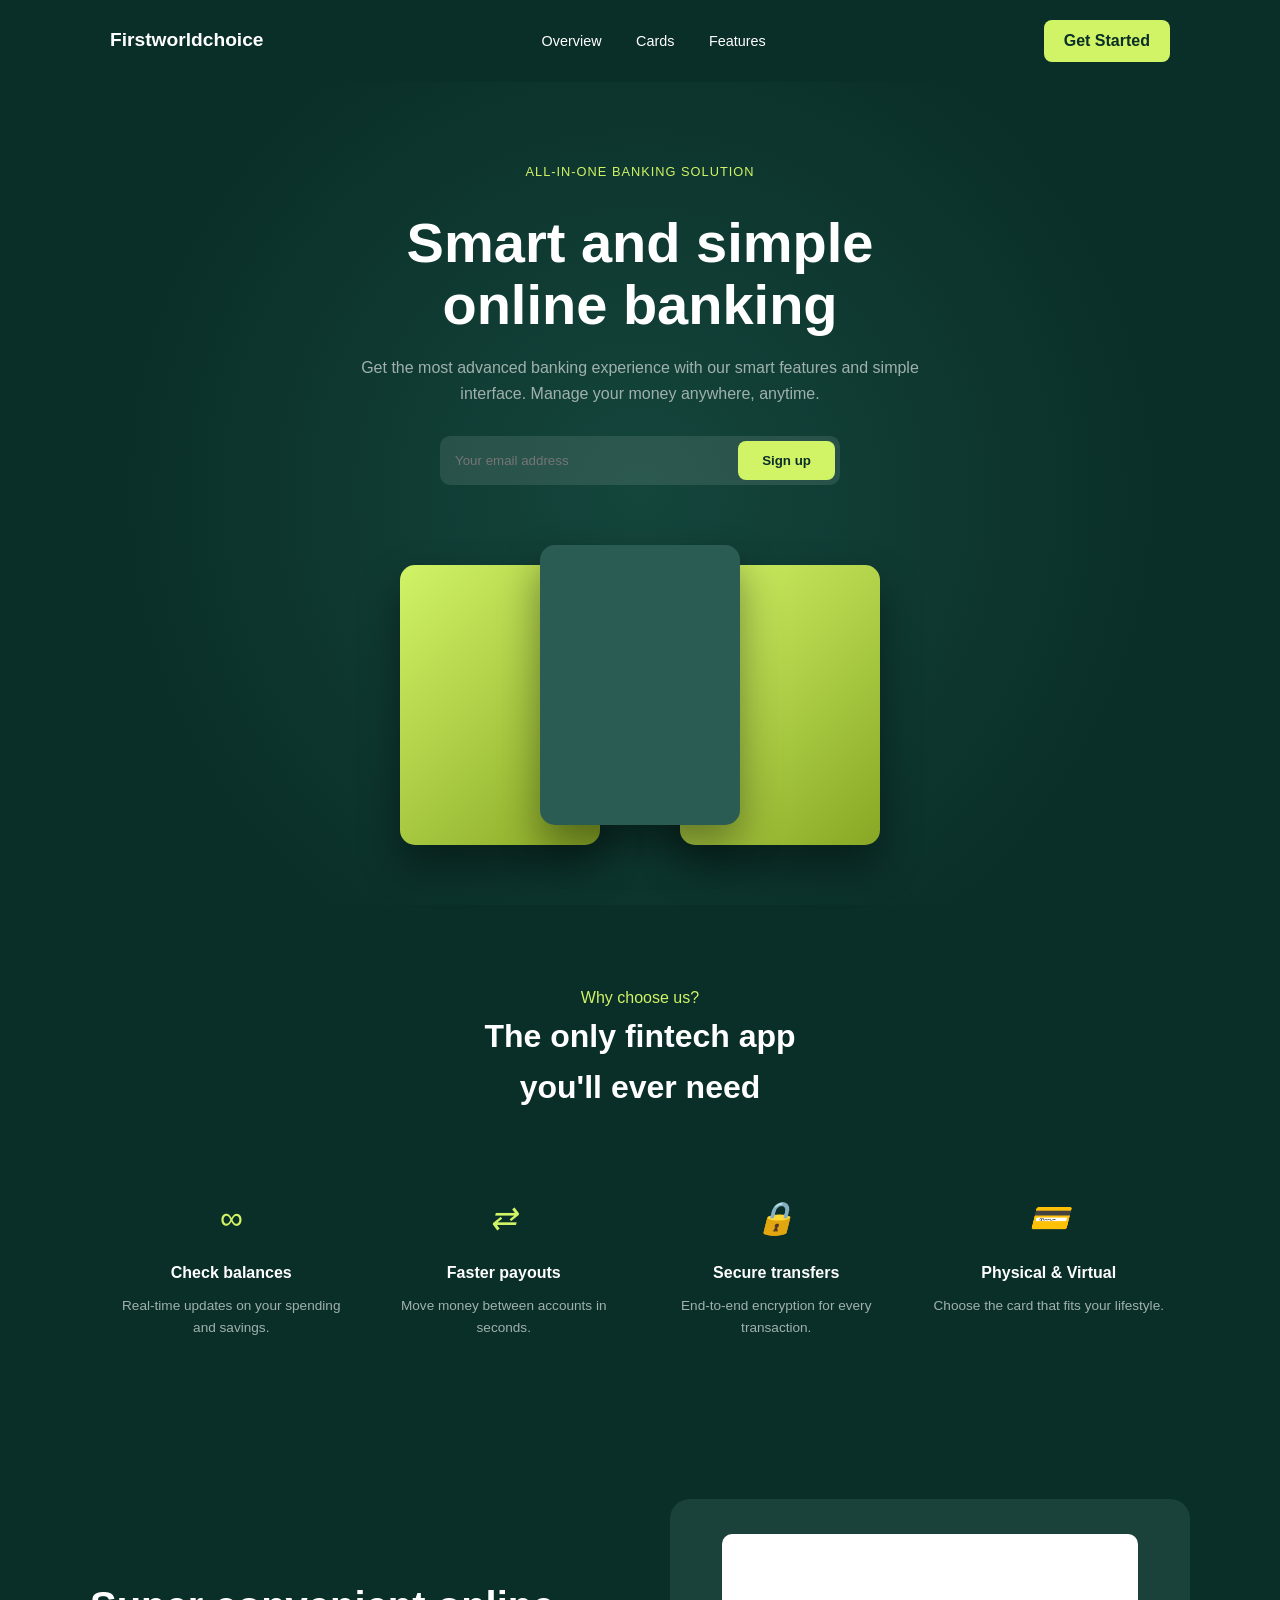
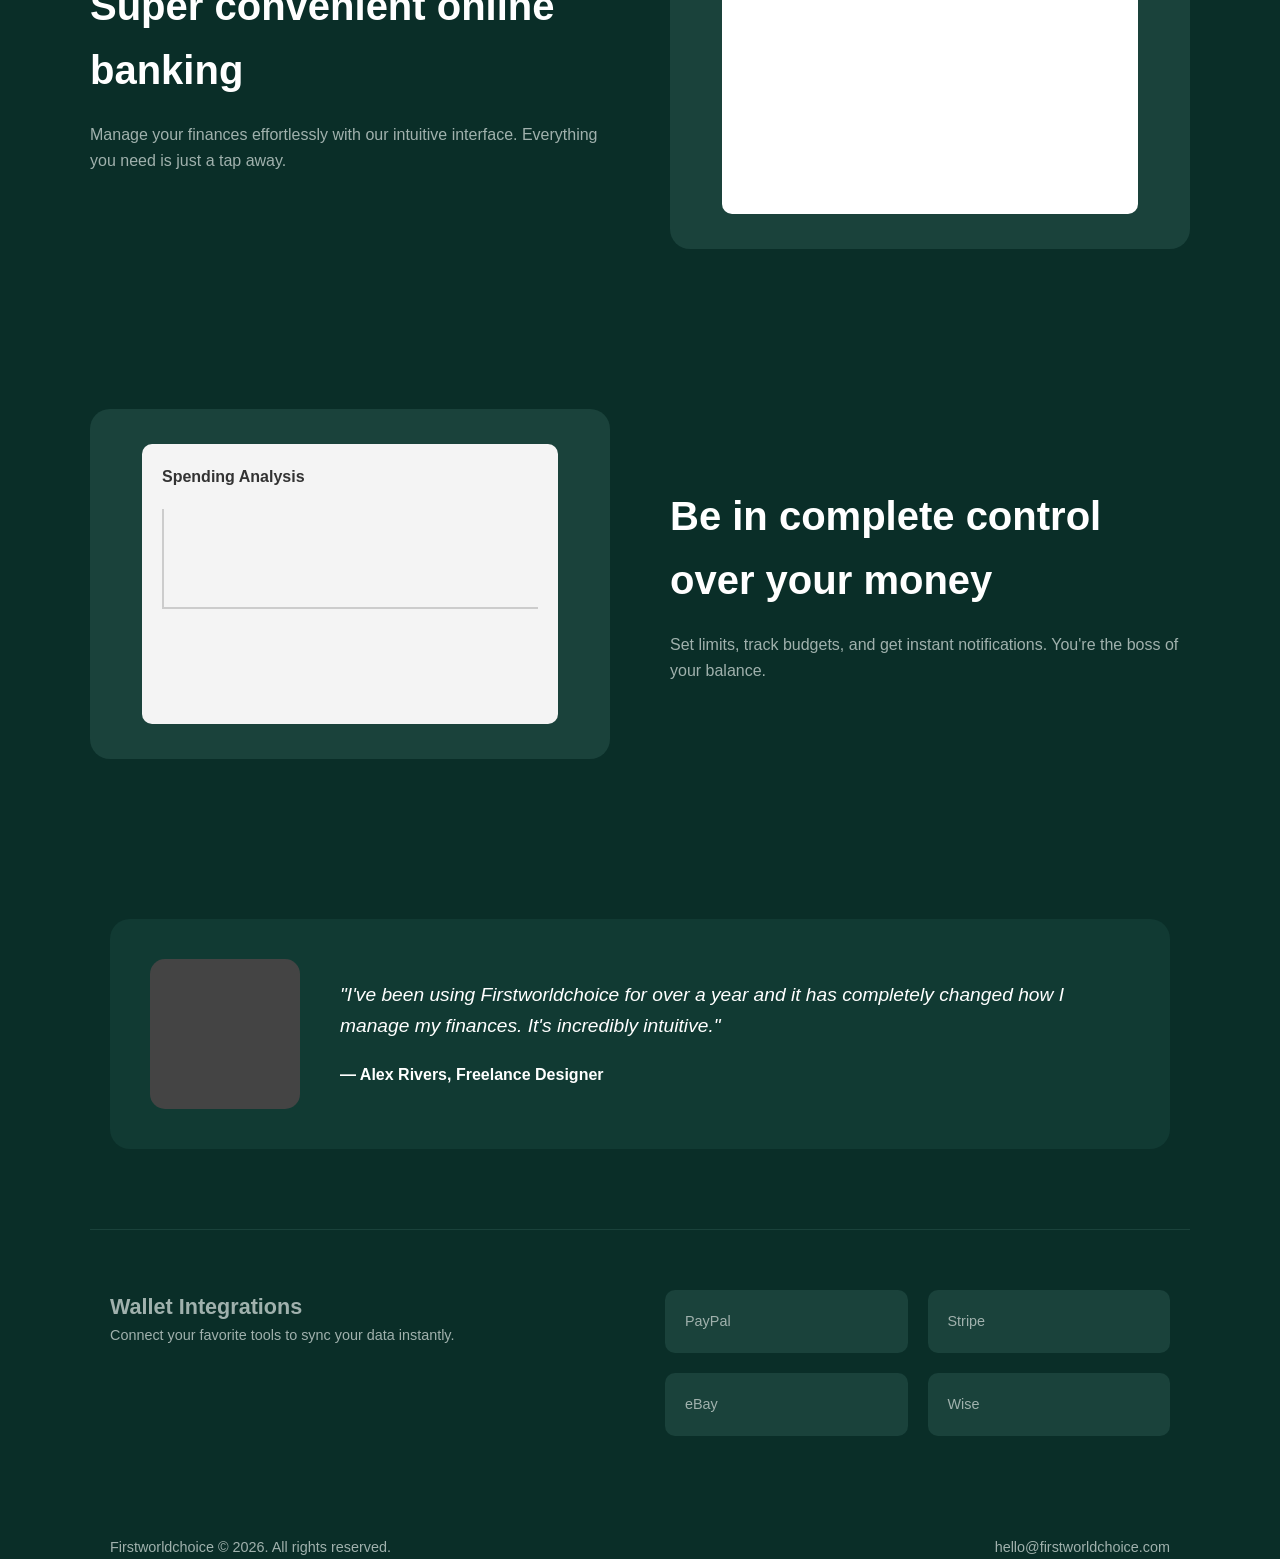
==== index.html @ 7e8b9c84 "montana" ====
<!DOCTYPE html>
<html lang="en">
<head>
    <meta charset="UTF-8">
    <meta name="viewport" content="width=device-width, initial-scale=1.0">
    <title>Firstworldchoice – Smart Online Banking</title>
    <link rel="stylesheet" href="styles/index.css">
</head>
<body>

<header class="container">
    <nav>
        <div class="logo">Firstworldchoice</div>
        <div class="nav-links">
            <a href="#">Overview</a>
            <a href="#">Cards</a>
            <a href="#">Features</a>
        </div>
        <a href="login.html" class="btn-primary" style="padding: 8px 20px;">Get Started</a>
    </nav>
</header>

<section class="hero">
    <div class="container">
        <p style="color: var(--accent-green); text-transform: uppercase; letter-spacing: 1px; font-size: 0.8rem;">All-in-one banking solution</p>
        <h1>Smart and simple<br>online banking</h1>
        <p>Get the most advanced banking experience with our smart features and simple interface. Manage your money anywhere, anytime.</p>
        
        <div class="email-signup">
            <input type="text" placeholder="Your email address">
            <button class="btn-primary">Sign up</button>
        </div>

        <div class="hero-cards">
            <div class="card-mockup"></div>
            <div class="card-mockup center"></div>
            <div class="card-mockup"></div>
        </div>
    </div>
</section>

<section class="container">
    <div style="text-align: center; margin-top: 80px;">
        <p style="color: var(--accent-green);">Why choose us?</p>
        <h2 style="font-size: 2rem;">The only fintech app<br>you'll ever need</h2>
    </div>

    <div class="features-grid">
        <div class="feature-item">
            <i>∞</i>
            <h3>Check balances</h3>
            <p>Real-time updates on your spending and savings.</p>
        </div>
        <div class="feature-item">
            <i>⇄</i>
            <h3>Faster payouts</h3>
            <p>Move money between accounts in seconds.</p>
        </div>
        <div class="feature-item">
            <i>🔒</i>
            <h3>Secure transfers</h3>
            <p>End-to-end encryption for every transaction.</p>
        </div>
        <div class="feature-item">
            <i>💳</i>
            <h3>Physical & Virtual</h3>
            <p>Choose the card that fits your lifestyle.</p>
        </div>
    </div>
</section>

<section class="container content-section">
    <div class="content-text">
        <h2 style="font-size: 2.5rem; margin-bottom: 20px;">Super convenient online banking</h2>
        <p style="color: var(--text-muted);">Manage your finances effortlessly with our intuitive interface. Everything you need is just a tap away.</p>
    </div>
    <div class="content-image">
        <div class="ui-mockup">
            <img src="https://unsplash.com/photos/person-working-at-a-desk-with-a-laptop-and-books-Zcp8xN9DnjM" alt="">
        </div>
    </div>
</section>

<section class="container content-section reverse">
    <div class="content-text">
        <h2 style="font-size: 2.5rem; margin-bottom: 20px;">Be in complete control over your money</h2>
        <p style="color: var(--text-muted);">Set limits, track budgets, and get instant notifications. You're the boss of your balance.</p>
    </div>
    <div class="content-image">
        <div class="ui-mockup" style="background: #f4f4f4;">
            <p><strong>Spending Analysis</strong></p>
            <div style="margin-top:20px; height:100px; border-left: 2px solid #ccc; border-bottom: 2px solid #ccc;"></div>
        </div>
    </div>
</section>

<section class="container">
    <div class="testimonial">
        <div class="user-avatar"></div>
        <div>
            <p style="font-size: 1.2rem; font-style: italic;">"I've been using Firstworldchoice for over a year and it has completely changed how I manage my finances. It's incredibly intuitive."</p>
            <p style="margin-top: 20px; font-weight: bold;">— Alex Rivers, Freelance Designer</p>
        </div>
    </div>
</section>

<footer class="container">
    <div class="integrations">
        <div>
            <h2>Wallet Integrations</h2>
            <p>Connect your favorite tools to sync your data instantly.</p>
        </div>
        <div class="integration-logos">
            <div class="int-card">PayPal</div>
            <div class="int-card">Stripe</div>
            <div class="int-card">eBay</div>
            <div class="int-card">Wise</div>
        </div>
    </div>
    <div style="display: flex; justify-content: space-between; align-items: center; margin-top: 40px;">
        <p>Firstworldchoice © 2026. All rights reserved.</p>
        <p>hello@firstworldchoice.com</p>
    </div>
</footer>

</body>
</html>
---- styles/index.css ----
:root {
            --dark-green: #0a2e28;
            --accent-green: #d1f366;
            --muted-green: #1a423b;
            --text-white: #ffffff;
            --text-muted: #a0b1ad;
            --card-bg: #113a33;
        }

        * {
            margin: 0;
            padding: 0;
            box-sizing: border-box;
            font-family: 'Inter', -apple-system, BlinkMacSystemFont, sans-serif;
        }

        body {
            background-color: var(--dark-green);
            color: var(--text-white);
            line-height: 1.6;
        }

        /* Utility */
        .container {
            max-width: 1100px;
            margin: 0 auto;
            padding: 0 20px;
        }

        .btn-primary {
            background-color: var(--accent-green);
            color: var(--dark-green);
            padding: 12px 24px;
            border-radius: 8px;
            text-decoration: none;
            font-weight: 600;
            border: none;
            cursor: pointer;
        }

        /* Navigation */
        nav {
            display: flex;
            justify-content: space-between;
            align-items: center;
            padding: 20px 0;
        }

        .logo { font-weight: bold; font-size: 1.2rem; }
        .nav-links a { color: var(--text-white); text-decoration: none; margin: 0 15px; font-size: 0.9rem; }

        /* Hero Section */
        .hero {
            text-align: center;
            padding: 80px 0;
            background: radial-gradient(circle at center, #14463c 0%, var(--dark-green) 70%);
        }

        .hero h1 {
            font-size: 3.5rem;
            margin-bottom: 20px;
            line-height: 1.1;
        }

        .hero p {
            color: var(--text-muted);
            max-width: 600px;
            margin: 0 auto 30px;
        }

        .email-signup {
            display: flex;
            max-width: 400px;
            margin: 0 auto 60px;
            background: rgba(255,255,255,0.1);
            padding: 5px;
            border-radius: 10px;
        }

        .email-signup input {
            background: transparent;
            border: none;
            color: white;
            padding: 10px;
            flex-grow: 1;
            outline: none;
        }

        /* Card Visuals */
        .hero-cards {
            display: flex;
            justify-content: center;
            gap: -20px;
            margin-top: 40px;
        }

        .card-mockup {
            width: 200px;
            height: 280px;
            border-radius: 15px;
            background: linear-gradient(135deg, #d1f366 0%, #88a825 100%);
            margin: 0 -30px;
            transform: translateY(20px);
            box-shadow: 0 20px 40px rgba(0,0,0,0.4);
        }
        .card-mockup.center { transform: translateY(0); z-index: 2; background: #2b5c54; }

        /* Features */
        .features-grid {
            display: grid;
            grid-template-columns: repeat(4, 1fr);
            gap: 30px;
            padding: 80px 0;
            text-align: center;
        }

        .feature-item i { font-size: 2rem; color: var(--accent-green); display: block; margin-bottom: 15px; }
        .feature-item h3 { font-size: 1rem; margin-bottom: 10px; }
        .feature-item p { font-size: 0.85rem; color: var(--text-muted); }

        /* Alternating Content Sections */
        .content-section {
            display: flex;
            align-items: center;
            gap: 60px;
            padding: 80px 0;
        }

        .content-section.reverse { flex-direction: row-reverse; }

        .content-text { flex: 1; }
        .content-image {
            flex: 1;
            background: var(--muted-green);
            height: 350px;
            border-radius: 20px;
            display: flex;
            align-items: center;
            justify-content: center;
        }

        .ui-mockup {
            background: white;
            width: 80%;
            height: 80%;
            border-radius: 10px;
            color: #333;
            padding: 20px;
        }

        /* Testimonial */
        .testimonial {
            background: var(--card-bg);
            border-radius: 20px;
            padding: 40px;
            display: flex;
            align-items: center;
            gap: 40px;
            margin: 80px 0;
        }

        .user-avatar {
            width: 150px;
            height: 150px;
            background: #444;
            border-radius: 15px;
            flex-shrink: 0;
        }

        /* Integration Section */
        .integrations {
            padding: 60px 0;
            display: grid;
            grid-template-columns: 1fr 1fr;
            gap: 50px;
        }

        .integration-logos {
            display: grid;
            grid-template-columns: 1fr 1fr;
            gap: 20px;
        }

        .int-card {
            background: var(--muted-green);
            padding: 20px;
            border-radius: 10px;
        }

        footer {
            border-top: 1px solid var(--muted-green);
            padding: 60px 0;
            margin-top: 40px;
            color: var(--text-muted);
            font-size: 0.9rem;
        }

        @media (max-width: 768px) {
            .content-section, .content-section.reverse { flex-direction: column; text-align: center; }
            .features-grid { grid-template-columns: 1fr 1fr; }
            .hero h1 { font-size: 2.2rem; }
        }
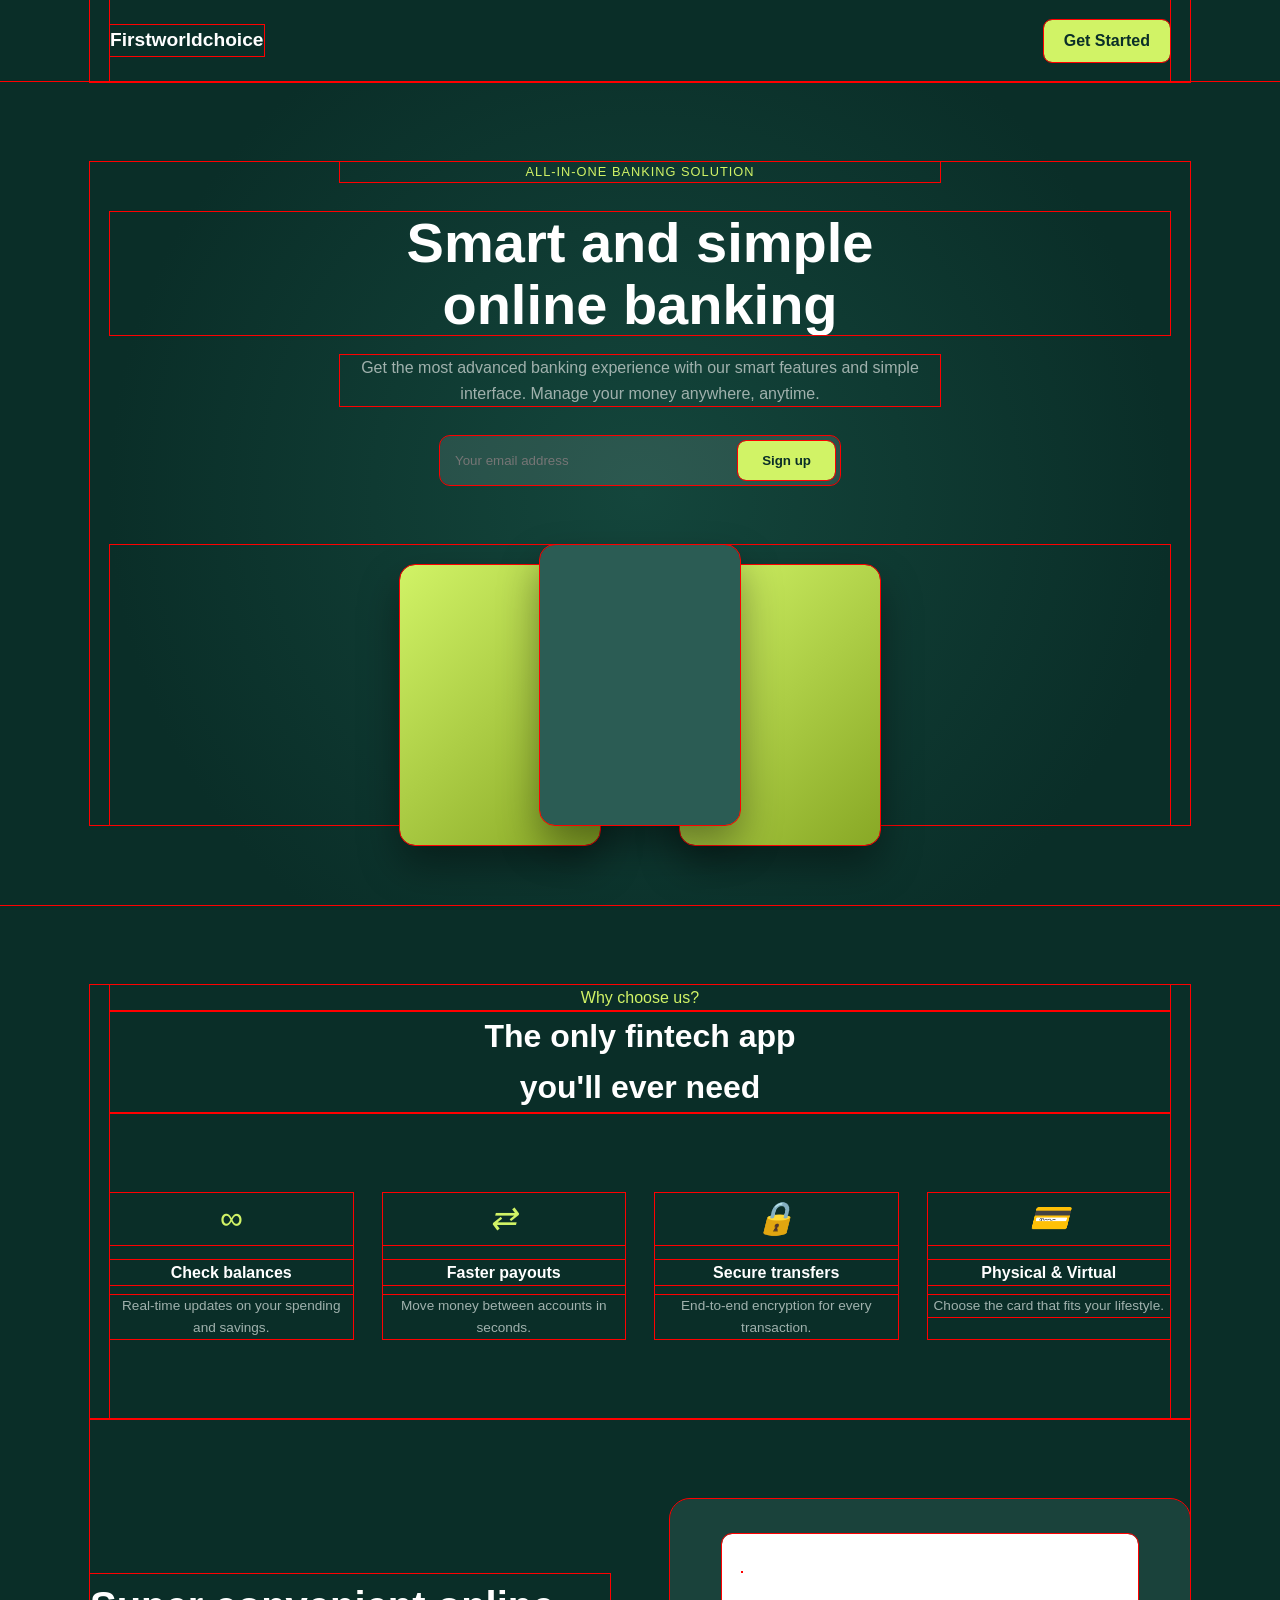
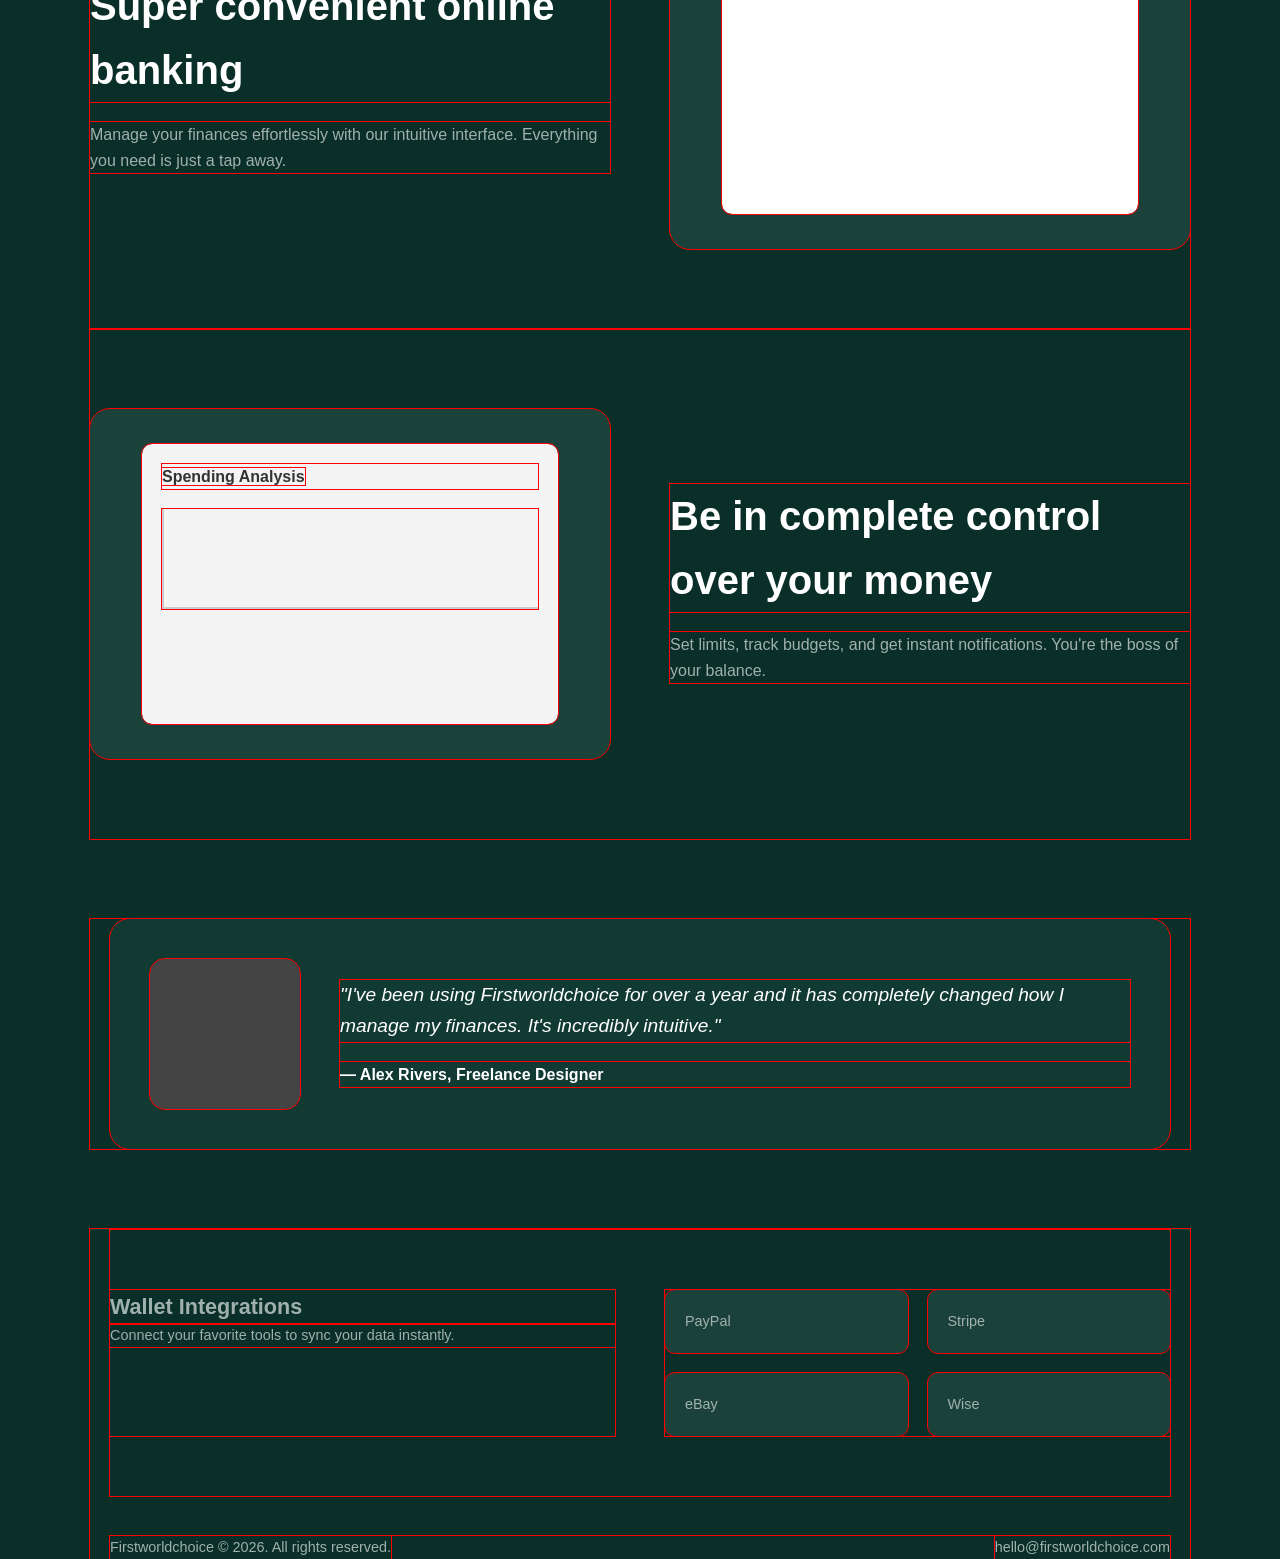
==== commit 3261f3c5: "updates" ====
--- a/index.html
+++ b/index.html
@@ -11,11 +11,11 @@
 <header class="container">
     <nav>
         <div class="logo">Firstworldchoice</div>
-        <div class="nav-links">
+        <!-- <div class="nav-links">
             <a href="#">Overview</a>
             <a href="#">Cards</a>
             <a href="#">Features</a>
-        </div>
+        </div> -->
         <a href="login.html" class="btn-primary" style="padding: 8px 20px;">Get Started</a>
     </nav>
 </header>
--- a/styles/index.css
+++ b/styles/index.css
@@ -1,202 +1,258 @@
 :root {
-            --dark-green: #0a2e28;
-            --accent-green: #d1f366;
-            --muted-green: #1a423b;
-            --text-white: #ffffff;
-            --text-muted: #a0b1ad;
-            --card-bg: #113a33;
-        }
-
-        * {
-            margin: 0;
-            padding: 0;
-            box-sizing: border-box;
-            font-family: 'Inter', -apple-system, BlinkMacSystemFont, sans-serif;
-        }
-
-        body {
-            background-color: var(--dark-green);
-            color: var(--text-white);
-            line-height: 1.6;
-        }
-
-        /* Utility */
-        .container {
-            max-width: 1100px;
-            margin: 0 auto;
-            padding: 0 20px;
-        }
-
-        .btn-primary {
-            background-color: var(--accent-green);
-            color: var(--dark-green);
-            padding: 12px 24px;
-            border-radius: 8px;
-            text-decoration: none;
-            font-weight: 600;
-            border: none;
-            cursor: pointer;
-        }
-
-        /* Navigation */
-        nav {
-            display: flex;
-            justify-content: space-between;
-            align-items: center;
-            padding: 20px 0;
-        }
-
-        .logo { font-weight: bold; font-size: 1.2rem; }
-        .nav-links a { color: var(--text-white); text-decoration: none; margin: 0 15px; font-size: 0.9rem; }
-
-        /* Hero Section */
-        .hero {
-            text-align: center;
-            padding: 80px 0;
-            background: radial-gradient(circle at center, #14463c 0%, var(--dark-green) 70%);
-        }
-
-        .hero h1 {
-            font-size: 3.5rem;
-            margin-bottom: 20px;
-            line-height: 1.1;
-        }
-
-        .hero p {
-            color: var(--text-muted);
-            max-width: 600px;
-            margin: 0 auto 30px;
-        }
-
-        .email-signup {
-            display: flex;
-            max-width: 400px;
-            margin: 0 auto 60px;
-            background: rgba(255,255,255,0.1);
-            padding: 5px;
-            border-radius: 10px;
-        }
-
-        .email-signup input {
-            background: transparent;
-            border: none;
-            color: white;
-            padding: 10px;
-            flex-grow: 1;
-            outline: none;
-        }
-
-        /* Card Visuals */
-        .hero-cards {
-            display: flex;
-            justify-content: center;
-            gap: -20px;
-            margin-top: 40px;
-        }
-
-        .card-mockup {
-            width: 200px;
-            height: 280px;
-            border-radius: 15px;
-            background: linear-gradient(135deg, #d1f366 0%, #88a825 100%);
-            margin: 0 -30px;
-            transform: translateY(20px);
-            box-shadow: 0 20px 40px rgba(0,0,0,0.4);
-        }
-        .card-mockup.center { transform: translateY(0); z-index: 2; background: #2b5c54; }
-
-        /* Features */
-        .features-grid {
-            display: grid;
-            grid-template-columns: repeat(4, 1fr);
-            gap: 30px;
-            padding: 80px 0;
-            text-align: center;
-        }
-
-        .feature-item i { font-size: 2rem; color: var(--accent-green); display: block; margin-bottom: 15px; }
-        .feature-item h3 { font-size: 1rem; margin-bottom: 10px; }
-        .feature-item p { font-size: 0.85rem; color: var(--text-muted); }
-
-        /* Alternating Content Sections */
-        .content-section {
-            display: flex;
-            align-items: center;
-            gap: 60px;
-            padding: 80px 0;
-        }
-
-        .content-section.reverse { flex-direction: row-reverse; }
-
-        .content-text { flex: 1; }
-        .content-image {
-            flex: 1;
-            background: var(--muted-green);
-            height: 350px;
-            border-radius: 20px;
-            display: flex;
-            align-items: center;
-            justify-content: center;
-        }
-
-        .ui-mockup {
-            background: white;
-            width: 80%;
-            height: 80%;
-            border-radius: 10px;
-            color: #333;
-            padding: 20px;
-        }
-
-        /* Testimonial */
-        .testimonial {
-            background: var(--card-bg);
-            border-radius: 20px;
-            padding: 40px;
-            display: flex;
-            align-items: center;
-            gap: 40px;
-            margin: 80px 0;
-        }
-
-        .user-avatar {
-            width: 150px;
-            height: 150px;
-            background: #444;
-            border-radius: 15px;
-            flex-shrink: 0;
-        }
-
-        /* Integration Section */
-        .integrations {
-            padding: 60px 0;
-            display: grid;
-            grid-template-columns: 1fr 1fr;
-            gap: 50px;
-        }
-
-        .integration-logos {
-            display: grid;
-            grid-template-columns: 1fr 1fr;
-            gap: 20px;
-        }
-
-        .int-card {
-            background: var(--muted-green);
-            padding: 20px;
-            border-radius: 10px;
-        }
-
-        footer {
-            border-top: 1px solid var(--muted-green);
-            padding: 60px 0;
-            margin-top: 40px;
-            color: var(--text-muted);
-            font-size: 0.9rem;
-        }
-
-        @media (max-width: 768px) {
-            .content-section, .content-section.reverse { flex-direction: column; text-align: center; }
-            .features-grid { grid-template-columns: 1fr 1fr; }
-            .hero h1 { font-size: 2.2rem; }
-        }+    --dark-green: #0a2e28;
+    --accent-green: #d1f366;
+    --muted-green: #1a423b;
+    --text-white: #ffffff;
+    --text-muted: #a0b1ad;
+    --card-bg: #113a33;
+}
+
+* {
+    margin: 0;
+    padding: 0;
+    box-sizing: border-box;
+    outline: 1px solid red;
+    font-family: 'Inter', -apple-system, BlinkMacSystemFont, sans-serif;
+}
+
+p,
+a,
+span {
+    overflow-wrap: break-word;
+    word-break: break-word;
+
+    /* More aggressive if needed */
+    hyphens: auto;
+}
+
+body {
+    background-color: var(--dark-green);
+    color: var(--text-white);
+    line-height: 1.6;
+    width: 100%;
+    max-width: 100vw;
+}
+
+/* Utility */
+.container {
+    max-width: 1100px;
+    margin: 0 auto;
+    padding: 0 20px;
+}
+
+.btn-primary {
+    background-color: var(--accent-green);
+    color: var(--dark-green);
+    padding: 12px 24px;
+    border-radius: 8px;
+    text-decoration: none;
+    font-weight: 600;
+    border: none;
+    cursor: pointer;
+}
+
+/* Navigation */
+nav {
+    display: flex;
+    justify-content: space-between;
+    align-items: center;
+    padding: 1.25rem 0;
+}
+
+.logo {
+    font-weight: bold;
+    font-size: 1.2rem;
+}
+
+.nav-links a {
+    color: var(--text-white);
+    text-decoration: none;
+    margin: 0 0.9375rem;
+    font-size: 0.9rem;
+}
+
+/* Hero Section */
+.hero {
+    text-align: center;
+    padding: 5rem 0;
+    background: radial-gradient(circle at center, #14463c 0%, var(--dark-green) 70%);
+}
+
+.hero h1 {
+    font-size: 3.5rem;
+    margin-bottom: 1.25rem;
+    line-height: 1.1;
+}
+
+.hero p {
+    color: var(--text-muted);
+    max-width: 37.5rem;
+    margin: 0 auto 1.875rem;
+}
+
+.email-signup {
+    display: flex;
+    max-width: 25rem;
+    margin: 0 auto 3.75rem;
+    background: rgba(255, 255, 255, 0.1);
+    padding: 0.3125rem;
+    border-radius: 0.625rem;
+}
+
+.email-signup input {
+    background: transparent;
+    border: none;
+    color: white;
+    padding: 0.625rem;
+    flex-grow: 1;
+    outline: none;
+}
+
+/* Card Visuals */
+.hero-cards {
+    display: flex;
+    justify-content: center;
+    gap: -1.25rem;
+    margin-top: 2.5rem;
+}
+
+.card-mockup {
+    width: 12.5rem;
+    height: 17.5rem;
+    border-radius: 0.9375rem;
+    background: linear-gradient(135deg, #d1f366 0%, #88a825 100%);
+    margin: 0 -1.875rem;
+    transform: translateY(1.25rem);
+    box-shadow: 0 20px 40px rgba(0, 0, 0, 0.4);
+}
+
+.card-mockup.center {
+    transform: translateY(0);
+    z-index: 2;
+    background: #2b5c54;
+}
+
+/* Features */
+.features-grid {
+    display: grid;
+    grid-template-columns: repeat(auto-fit, minmax(12rem, 1fr));
+    gap: 1.875rem;
+    padding: 5rem 0;
+    text-align: center;
+}
+
+.feature-item i {
+    font-size: 2rem;
+    color: var(--accent-green);
+    display: block;
+    margin-bottom: 0.9375rem;
+}
+
+.feature-item h3 {
+    font-size: 1rem;
+    margin-bottom: 0.625rem;
+}
+
+.feature-item p {
+    font-size: 0.85rem;
+    color: var(--text-muted);
+}
+
+/* Alternating Content Sections */
+.content-section {
+    display: flex;
+    align-items: center;
+    gap: 3.75rem;
+    padding: 5rem 0;
+}
+
+.content-section.reverse {
+    flex-direction: row-reverse;
+}
+
+.content-text {
+    flex: 1;
+}
+
+.content-image {
+    flex: 1;
+    background: var(--muted-green);
+    height: 21.875rem;
+    border-radius: 1.25rem;
+    display: flex;
+    align-items: center;
+    justify-content: center;
+}
+
+.ui-mockup {
+    background: white;
+    width: 80%;
+    height: 80%;
+    border-radius: 0.625rem;
+    color: #333;
+    padding: 1.25rem;
+}
+
+/* Testimonial */
+.testimonial {
+    background: var(--card-bg);
+    border-radius: 1.25rem;
+    padding: 2.5rem;
+    display: flex;
+    align-items: center;
+    gap: 2.5rem;
+    margin: 5rem 0;
+}
+
+.user-avatar {
+    width: 9.375rem;
+    height: 9.375rem;
+    background: #444;
+    border-radius: 0.9375rem;
+    flex-shrink: 0;
+}
+
+/* Integration Section */
+.integrations {
+    padding: 3.75rem 0;
+    display: grid;
+    grid-template-columns: 1fr 1fr;
+    gap: 3.125rem;
+}
+
+.integration-logos {
+    display: grid;
+    grid-template-columns: 1fr 1fr;
+    gap: 1.25rem;
+}
+
+.int-card {
+    background: var(--muted-green);
+    padding: 1.25rem;
+    border-radius: 0.625rem;
+}
+
+footer {
+    border-top: 1px solid var(--muted-green);
+    padding: 3.75rem 0;
+    margin-top: 2.5rem;
+    color: var(--text-muted);
+    font-size: 0.9rem;
+}
+
+@media (max-width: 48rem) {
+
+    .content-section,
+    .content-section.reverse {
+        flex-direction: column;
+        text-align: center;
+    }
+
+    .features-grid {
+        grid-template-columns: 1fr 1fr;
+    }
+
+    .hero h1 {
+        font-size: 2.2rem;
+    }
+}
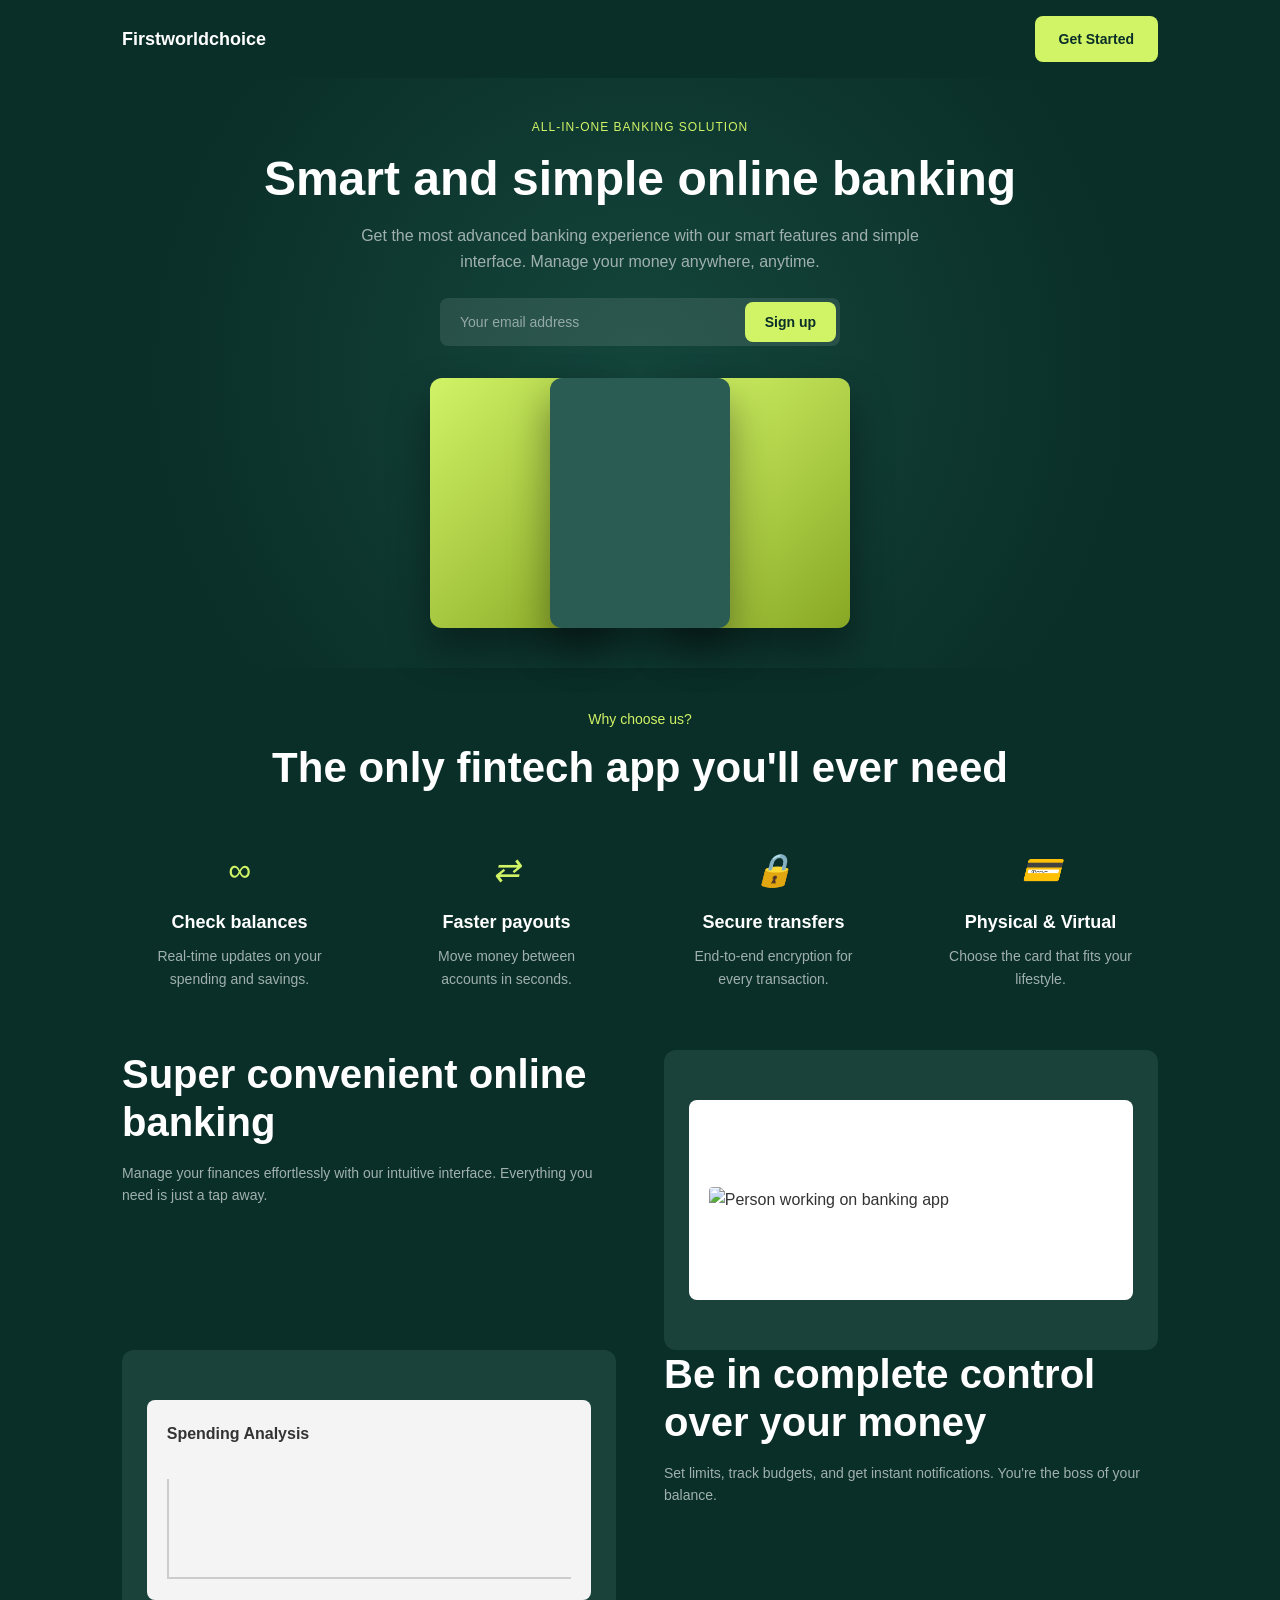
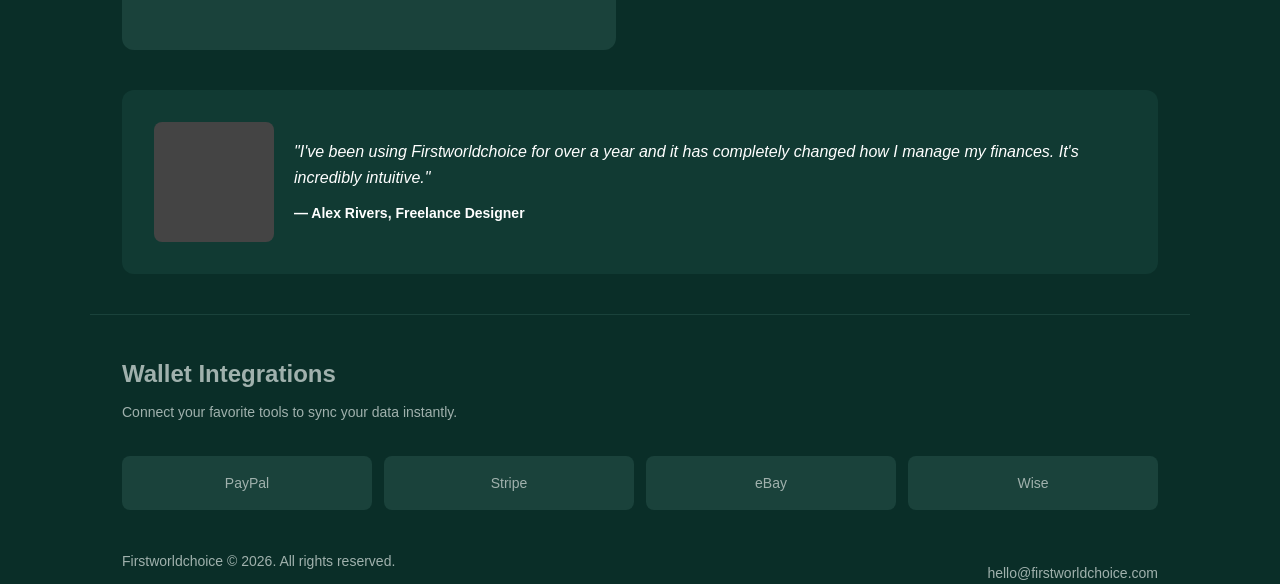
==== commit 0d7108bb: "code" ====
--- a/index.html
+++ b/index.html
@@ -3,31 +3,532 @@
 <head>
     <meta charset="UTF-8">
     <meta name="viewport" content="width=device-width, initial-scale=1.0">
+    <meta name="description" content="Smart and simple online banking with Firstworldchoice">
+    <meta name="theme-color" content="#0a2e28">
     <title>Firstworldchoice – Smart Online Banking</title>
-    <link rel="stylesheet" href="styles/index.css">
+    <style>
+        :root {
+            --dark-green: #0a2e28;
+            --accent-green: #d1f366;
+            --muted-green: #1a423b;
+            --text-white: #ffffff;
+            --text-muted: #a0b1ad;
+            --card-bg: #113a33;
+        }
+
+        * {
+            margin: 0;
+            padding: 0;
+            box-sizing: border-box;
+            font-family: 'Inter', -apple-system, BlinkMacSystemFont, 'Segoe UI', Roboto, sans-serif;
+        }
+
+        html, body {
+            width: 100%;
+            height: 100%;
+        }
+
+        body {
+            background-color: var(--dark-green);
+            color: var(--text-white);
+            line-height: 1.6;
+            overflow-x: hidden;
+        }
+
+        p, a, span {
+            overflow-wrap: break-word;
+            word-break: break-word;
+            hyphens: auto;
+        }
+
+        /* Utility */
+        .container {
+            width: 100%;
+            max-width: 1100px;
+            margin: 0 auto;
+            padding: 0 16px;
+        }
+
+        .btn-primary {
+            display: inline-block;
+            background-color: var(--accent-green);
+            color: var(--dark-green);
+            padding: 12px 24px;
+            border-radius: 8px;
+            text-decoration: none;
+            font-weight: 600;
+            border: none;
+            cursor: pointer;
+            transition: all 0.3s ease;
+            font-size: 14px;
+            touch-action: manipulation;
+        }
+
+        .btn-primary:hover,
+        .btn-primary:active {
+            background-color: #b5d854;
+            transform: translateY(-2px);
+        }
+
+        /* Navigation */
+        nav {
+            display: flex;
+            justify-content: space-between;
+            align-items: center;
+            padding: 16px 0;
+            flex-wrap: wrap;
+            gap: 12px;
+        }
+
+        .logo {
+            font-weight: bold;
+            font-size: 18px;
+            white-space: nowrap;
+        }
+
+        .nav-spacer {
+            flex: 1;
+        }
+
+        /* Header */
+        header {
+            padding: 0 16px;
+        }
+
+        /* Hero Section */
+        .hero {
+            text-align: center;
+            padding: 40px 0;
+            background: radial-gradient(circle at center, #14463c 0%, var(--dark-green) 70%);
+        }
+
+        .hero h1 {
+            font-size: 28px;
+            margin-bottom: 16px;
+            line-height: 1.2;
+            word-break: break-word;
+        }
+
+        .hero-subtitle {
+            color: var(--accent-green);
+            text-transform: uppercase;
+            letter-spacing: 1px;
+            font-size: 12px;
+            margin-bottom: 12px;
+        }
+
+        .hero-description {
+            color: var(--text-muted);
+            margin: 0 auto 24px;
+            font-size: 16px;
+            max-width: 600px;
+        }
+
+        .email-signup {
+            display: flex;
+            max-width: 100%;
+            margin: 0 auto 32px;
+            background: rgba(255, 255, 255, 0.1);
+            padding: 4px;
+            border-radius: 8px;
+            gap: 4px;
+        }
+
+        .email-signup input {
+            background: transparent;
+            border: none;
+            color: white;
+            padding: 12px 16px;
+            flex-grow: 1;
+            outline: none;
+            font-size: 14px;
+            min-width: 0;
+        }
+
+        .email-signup input::placeholder {
+            color: rgba(255, 255, 255, 0.5);
+        }
+
+        .email-signup button {
+            padding: 12px 20px;
+            white-space: nowrap;
+        }
+
+        /* Card Visuals */
+        .hero-cards {
+            display: flex;
+            justify-content: center;
+            align-items: center;
+            margin-top: 32px;
+            flex-wrap: wrap;
+            gap: 0;
+            perspective: 1000px;
+        }
+
+        .card-mockup {
+            width: 120px;
+            height: 180px;
+            border-radius: 12px;
+            background: linear-gradient(135deg, #d1f366 0%, #88a825 100%);
+            margin: 0 -20px;
+            box-shadow: 0 20px 40px rgba(0, 0, 0, 0.4);
+            flex-shrink: 0;
+        }
+
+        .card-mockup.center {
+            z-index: 2;
+            background: #2b5c54;
+            margin: 0 -10px;
+        }
+
+        /* Features Section */
+        .features-section {
+            padding: 40px 0;
+            text-align: center;
+        }
+
+        .section-heading {
+            color: var(--accent-green);
+            font-size: 14px;
+            margin-bottom: 12px;
+        }
+
+        .section-title {
+            font-size: 24px;
+            margin-bottom: 32px;
+            line-height: 1.2;
+        }
+
+        .features-grid {
+            display: grid;
+            grid-template-columns: 1fr;
+            gap: 24px;
+            text-align: center;
+        }
+
+        .feature-item {
+            padding: 20px;
+        }
+
+        .feature-item i {
+            font-size: 32px;
+            color: var(--accent-green);
+            display: block;
+            margin-bottom: 12px;
+        }
+
+        .feature-item h3 {
+            font-size: 18px;
+            margin-bottom: 8px;
+            font-weight: 600;
+        }
+
+        .feature-item p {
+            font-size: 14px;
+            color: var(--text-muted);
+        }
+
+        /* Alternating Content Sections */
+        .content-section {
+            display: flex;
+            flex-direction: column;
+            align-items: center;
+            gap: 32px;
+            padding: 40px 0;
+            text-align: center;
+        }
+
+        .content-section.reverse {
+            flex-direction: column;
+        }
+
+        .content-text {
+            width: 100%;
+        }
+
+        .content-text h2 {
+            font-size: 24px;
+            margin-bottom: 16px;
+            line-height: 1.2;
+        }
+
+        .content-text p {
+            color: var(--text-muted);
+            font-size: 14px;
+        }
+
+        .content-image {
+            width: 100%;
+            background: var(--muted-green);
+            min-height: 200px;
+            border-radius: 12px;
+            display: flex;
+            align-items: center;
+            justify-content: center;
+        }
+
+        .ui-mockup {
+            background: white;
+            width: 90%;
+            height: 90%;
+            min-height: 200px;
+            border-radius: 8px;
+            color: #333;
+            padding: 20px;
+            display: flex;
+            flex-direction: column;
+            justify-content: center;
+        }
+
+        /* Testimonial */
+        .testimonial {
+            background: var(--card-bg);
+            border-radius: 12px;
+            padding: 24px 16px;
+            display: flex;
+            flex-direction: column;
+            align-items: center;
+            gap: 20px;
+            margin: 40px 0;
+            text-align: center;
+        }
+
+        .user-avatar {
+            width: 80px;
+            height: 80px;
+            background: #444;
+            border-radius: 8px;
+            flex-shrink: 0;
+        }
+
+        .testimonial-text {
+            font-size: 16px;
+            font-style: italic;
+            line-height: 1.6;
+        }
+
+        .testimonial-author {
+            margin-top: 12px;
+            font-weight: 600;
+            font-size: 14px;
+        }
+
+        /* Integration Section */
+        .integrations {
+            padding: 40px 0;
+            display: flex;
+            flex-direction: column;
+            gap: 32px;
+        }
+
+        .integration-header h2 {
+            font-size: 24px;
+            margin-bottom: 8px;
+        }
+
+        .integration-header p {
+            color: var(--text-muted);
+            font-size: 14px;
+        }
+
+        .integration-logos {
+            display: grid;
+            grid-template-columns: 1fr 1fr;
+            gap: 12px;
+        }
+
+        .int-card {
+            background: var(--muted-green);
+            padding: 16px;
+            border-radius: 8px;
+            font-weight: 500;
+            font-size: 14px;
+            text-align: center;
+        }
+
+        /* Footer */
+        footer {
+            border-top: 1px solid var(--muted-green);
+            padding: 32px 0;
+            margin-top: 40px;
+            color: var(--text-muted);
+            font-size: 14px;
+        }
+
+        .footer-content {
+            display: flex;
+            flex-direction: column;
+            gap: 16px;
+            text-align: center;
+        }
+
+        .footer-email {
+            margin-top: 12px;
+        }
+
+        /* Tablet Screens (48rem = 768px) */
+        @media (min-width: 768px) {
+            .container {
+                padding: 0 32px;
+            }
+
+            .hero h1 {
+                font-size: 36px;
+            }
+
+            .hero-cards {
+                gap: 0;
+            }
+
+            .card-mockup {
+                width: 150px;
+                height: 220px;
+                margin: 0 -30px;
+            }
+
+            .card-mockup.center {
+                margin: 0 -15px;
+            }
+
+            .features-grid {
+                grid-template-columns: 1fr 1fr;
+                gap: 32px;
+            }
+
+            .content-section {
+                flex-direction: row;
+                gap: 48px;
+                text-align: left;
+                align-items: flex-start;
+            }
+
+            .content-section.reverse {
+                flex-direction: row-reverse;
+            }
+
+            .content-text {
+                flex: 1;
+            }
+
+            .content-image {
+                flex: 1;
+                min-height: 300px;
+            }
+
+            .testimonial {
+                flex-direction: row;
+                text-align: left;
+                padding: 32px;
+            }
+
+            .user-avatar {
+                width: 120px;
+                height: 120px;
+                flex-shrink: 0;
+            }
+
+            .integration-logos {
+                grid-template-columns: 1fr 1fr;
+            }
+
+            .footer-content {
+                flex-direction: row;
+                justify-content: space-between;
+                text-align: left;
+            }
+
+            .section-title {
+                font-size: 32px;
+            }
+
+            .content-text h2 {
+                font-size: 32px;
+            }
+        }
+
+        /* Desktop Screens (64rem = 1024px) */
+        @media (min-width: 1024px) {
+            .hero h1 {
+                font-size: 48px;
+            }
+
+            .section-title {
+                font-size: 42px;
+            }
+
+            .content-text h2 {
+                font-size: 40px;
+            }
+
+            .features-grid {
+                grid-template-columns: repeat(4, 1fr);
+            }
+
+            .integration-logos {
+                grid-template-columns: 1fr 1fr 1fr 1fr;
+            }
+
+            .email-signup {
+                max-width: 400px;
+            }
+
+            .card-mockup {
+                width: 180px;
+                height: 250px;
+                margin: 0 -40px;
+            }
+
+            .card-mockup.center {
+                margin: 0 -20px;
+            }
+        }
+
+        /* Extra Large Screens */
+        @media (min-width: 1440px) {
+            .hero h1 {
+                font-size: 56px;
+            }
+
+            .section-title {
+                font-size: 48px;
+            }
+
+            .content-text h2 {
+                font-size: 48px;
+            }
+        }
+
+        /* Touch-friendly adjustments */
+        @media (hover: none) and (pointer: coarse) {
+            .btn-primary {
+                min-height: 44px;
+                padding: 12px 28px;
+            }
+
+            .int-card {
+                padding: 20px;
+            }
+        }
+    </style>
 </head>
 <body>
 
 <header class="container">
     <nav>
         <div class="logo">Firstworldchoice</div>
-        <!-- <div class="nav-links">
-            <a href="#">Overview</a>
-            <a href="#">Cards</a>
-            <a href="#">Features</a>
-        </div> -->
-        <a href="login.html" class="btn-primary" style="padding: 8px 20px;">Get Started</a>
+        <div class="nav-spacer"></div>
+        <a href="login.html" class="btn-primary">Get Started</a>
     </nav>
 </header>
 
 <section class="hero">
     <div class="container">
-        <p style="color: var(--accent-green); text-transform: uppercase; letter-spacing: 1px; font-size: 0.8rem;">All-in-one banking solution</p>
-        <h1>Smart and simple<br>online banking</h1>
-        <p>Get the most advanced banking experience with our smart features and simple interface. Manage your money anywhere, anytime.</p>
+        <p class="hero-subtitle">All-in-one banking solution</p>
+        <h1>Smart and simple online banking</h1>
+        <p class="hero-description">Get the most advanced banking experience with our smart features and simple interface. Manage your money anywhere, anytime.</p>
         
         <div class="email-signup">
-            <input type="text" placeholder="Your email address">
+            <input type="email" placeholder="Your email address" aria-label="Email address">
             <button class="btn-primary">Sign up</button>
         </div>
 
@@ -39,56 +540,56 @@
     </div>
 </section>
 
-<section class="container">
-    <div style="text-align: center; margin-top: 80px;">
-        <p style="color: var(--accent-green);">Why choose us?</p>
-        <h2 style="font-size: 2rem;">The only fintech app<br>you'll ever need</h2>
-    </div>
-
-    <div class="features-grid">
-        <div class="feature-item">
-            <i>∞</i>
-            <h3>Check balances</h3>
-            <p>Real-time updates on your spending and savings.</p>
-        </div>
-        <div class="feature-item">
-            <i>⇄</i>
-            <h3>Faster payouts</h3>
-            <p>Move money between accounts in seconds.</p>
-        </div>
-        <div class="feature-item">
-            <i>🔒</i>
-            <h3>Secure transfers</h3>
-            <p>End-to-end encryption for every transaction.</p>
-        </div>
-        <div class="feature-item">
-            <i>💳</i>
-            <h3>Physical & Virtual</h3>
-            <p>Choose the card that fits your lifestyle.</p>
+<section class="features-section">
+    <div class="container">
+        <p class="section-heading">Why choose us?</p>
+        <h2 class="section-title">The only fintech app you'll ever need</h2>
+
+        <div class="features-grid">
+            <div class="feature-item">
+                <i>∞</i>
+                <h3>Check balances</h3>
+                <p>Real-time updates on your spending and savings.</p>
+            </div>
+            <div class="feature-item">
+                <i>⇄</i>
+                <h3>Faster payouts</h3>
+                <p>Move money between accounts in seconds.</p>
+            </div>
+            <div class="feature-item">
+                <i>🔒</i>
+                <h3>Secure transfers</h3>
+                <p>End-to-end encryption for every transaction.</p>
+            </div>
+            <div class="feature-item">
+                <i>💳</i>
+                <h3>Physical & Virtual</h3>
+                <p>Choose the card that fits your lifestyle.</p>
+            </div>
         </div>
     </div>
 </section>
 
 <section class="container content-section">
     <div class="content-text">
-        <h2 style="font-size: 2.5rem; margin-bottom: 20px;">Super convenient online banking</h2>
-        <p style="color: var(--text-muted);">Manage your finances effortlessly with our intuitive interface. Everything you need is just a tap away.</p>
+        <h2>Super convenient online banking</h2>
+        <p>Manage your finances effortlessly with our intuitive interface. Everything you need is just a tap away.</p>
     </div>
     <div class="content-image">
         <div class="ui-mockup">
-            <img src="https://unsplash.com/photos/person-working-at-a-desk-with-a-laptop-and-books-Zcp8xN9DnjM" alt="">
+            <img src="https://unsplash.com/photos/person-working-at-a-desk-with-a-laptop-and-books-Zcp8xN9DnjM" alt="Person working on banking app" style="max-width: 100%; height: auto; border-radius: 4px;">
         </div>
     </div>
 </section>
 
 <section class="container content-section reverse">
     <div class="content-text">
-        <h2 style="font-size: 2.5rem; margin-bottom: 20px;">Be in complete control over your money</h2>
-        <p style="color: var(--text-muted);">Set limits, track budgets, and get instant notifications. You're the boss of your balance.</p>
+        <h2>Be in complete control over your money</h2>
+        <p>Set limits, track budgets, and get instant notifications. You're the boss of your balance.</p>
     </div>
     <div class="content-image">
         <div class="ui-mockup" style="background: #f4f4f4;">
-            <p><strong>Spending Analysis</strong></p>
+            <p style="color: #333; font-weight: 600; margin-bottom: 12px;"><strong>Spending Analysis</strong></p>
             <div style="margin-top:20px; height:100px; border-left: 2px solid #ccc; border-bottom: 2px solid #ccc;"></div>
         </div>
     </div>
@@ -98,15 +599,15 @@
     <div class="testimonial">
         <div class="user-avatar"></div>
         <div>
-            <p style="font-size: 1.2rem; font-style: italic;">"I've been using Firstworldchoice for over a year and it has completely changed how I manage my finances. It's incredibly intuitive."</p>
-            <p style="margin-top: 20px; font-weight: bold;">— Alex Rivers, Freelance Designer</p>
+            <p class="testimonial-text">"I've been using Firstworldchoice for over a year and it has completely changed how I manage my finances. It's incredibly intuitive."</p>
+            <p class="testimonial-author">— Alex Rivers, Freelance Designer</p>
         </div>
     </div>
 </section>
 
 <footer class="container">
     <div class="integrations">
-        <div>
+        <div class="integration-header">
             <h2>Wallet Integrations</h2>
             <p>Connect your favorite tools to sync your data instantly.</p>
         </div>
@@ -117,11 +618,11 @@
             <div class="int-card">Wise</div>
         </div>
     </div>
-    <div style="display: flex; justify-content: space-between; align-items: center; margin-top: 40px;">
+    <div class="footer-content">
         <p>Firstworldchoice © 2026. All rights reserved.</p>
-        <p>hello@firstworldchoice.com</p>
+        <p class="footer-email">hello@firstworldchoice.com</p>
     </div>
 </footer>
 
 </body>
-</html>+</html>
